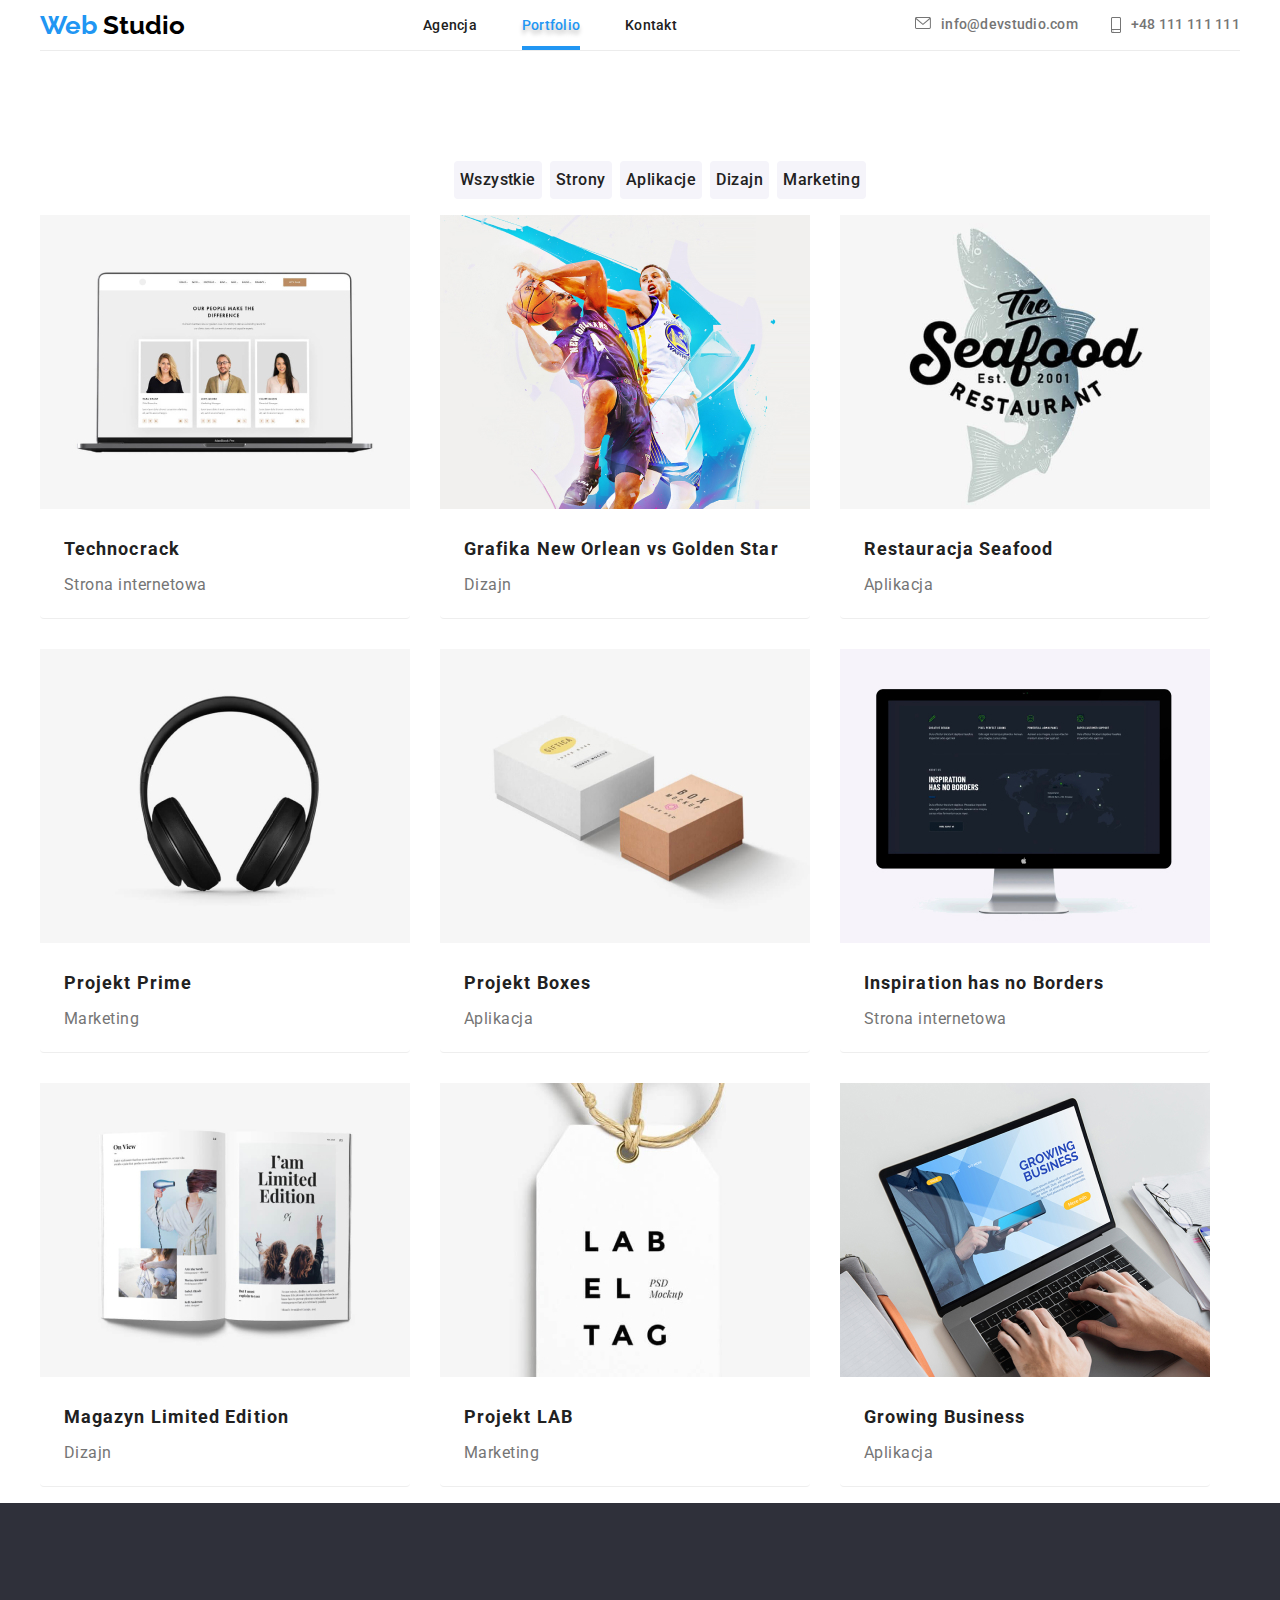
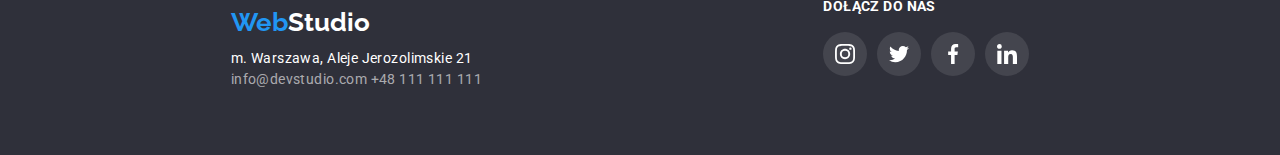
==== portfolio.html @ 2ca97103 "Initial commit" ====
<!DOCTYPE html>
<html lang="en">
  <head>
    <meta charset="UTF-8" />
    <meta name="viewport" content="width=device-width, initial-scale=1.0" />
    <link rel="stylesheet" href="css/modern-normalize.css" />
    <link rel="stylesheet" href="css/styles.css" />
    <link
      href="https://fonts.googleapis.com/css2?family=Raleway:wght@700&family=Roboto:wght@400;500;700;900&display=swap"
      rel="stylesheet"
    />
    <title>Portfolio - WebStudio</title>
  </head>
  <body class="body">
    <header class="header-bar container">
      <a class="name" href="index.html">
        <span class="name-first">Web</span>
        <span class="name-second">Studio</span>
      </a>
      <nav class="navbar">
        <div class="navigation-item">
          <a class="navigation" href="index.html">Agencja</a>
        </div>
        <div class="navigation-item">
          <a class="navigation active" href="portfolio.html">Portfolio</a>
        </div>
        <div class="navigation-item">
          <a class="navigation" href="/kontakt">Kontakt</a>
        </div>
      </nav>
      <div class="contact-box">
        <a class="contact" href="mailto:info@devstudio.com">
          <svg class="contact-box-icon" width="16" height="12">
            <use href="images/icons.svg#icon-envelope"></use>
          </svg>
          info@devstudio.com
        </a>
        <a class="contact" href="tel:+48111111111">
          <svg class="contact-box-icon" width="10" height="16">
            <use href="images/icons.svg#icon-smartphone"></use>
          </svg>
          +48 111 111 111</a
        >
      </div>
    </header>
    <main class="container">
      <ul class="portfolio-buttons section">
        <li><button class="categories" type="button">Wszystkie</button></li>
        <li><button class="categories" type="button">Strony</button></li>
        <li><button class="categories" type="button">Aplikacje</button></li>
        <li><button class="categories" type="button">Dizajn</button></li>
        <li><button class="categories" type="button">Marketing</button></li>
      </ul>
      <ul class="projects section">
        <li class="project-item">
          <div class="project-image">
            <img
              src="images/portfolio1.jpg"
              alt="Laptop z otwartą stroną internetową"
              height="294"
              width="370"
            />
            <p class="project-description">
              Technocrack jest popularną platformą wykorzystywaną do
              rozpowszechniania koronawirusa. Firmy wykorzystują tę platformę do
              celów szpiegowskich i ataków na niezabezpieczone serwery
              konkurencji
            </p>
          </div>
          <span class="project-name">Technocrack </span>
          <span class="project-category">Strona internetowa</span>
        </li>
        <li class="project-item">
          <div class="project-image">
            <img
              src="images/portfolio2.jpg"
              alt="Dwóch koszykarzy podczas gry"
              height="294"
              width="370"
            />
            <p class="project-description">
              Lorem ipsum, dolor sit amet consectetur adipisicing elit. Sed eum,
              quam expedita necessitatibus eius unde repellat debitis
              repudiandae iste sit maxime inventore veritatis reiciendis facere
              sunt, distinctio itaque quaerat magnam.
            </p>
          </div>
          <span class="project-name">Grafika New Orlean vs Golden Star </span>
          <span class="project-category">Dizajn</span>
        </li>
        <li class="project-item">
          <div class="project-image">
            <img
              src="images/portfolio3.jpg"
              alt="Tekst 'The Seafood Restaurant' z rybą w tle"
              height="294"
              width="370"
            />
            <p class="project-description">
              Lorem ipsum dolor sit amet consectetur adipisicing elit. Quidem
              itaque atque, recusandae harum nisi unde similique error
              consectetur vitae, saepe praesentium officiis eius esse dolore
              perspiciatis, neque quis nemo! Omnis!
            </p>
          </div>
          <span class="project-name">Restauracja Seafood </span>
          <span class="project-category">Aplikacja</span>
        </li>
        <li class="project-item">
          <div class="project-image">
            <img
              src="images/portfolio4.jpg"
              alt="Słuchawki nauszne"
              height="294"
              width="370"
            />
            <p class="project-description">
              Lorem ipsum dolor sit amet consectetur adipisicing elit. Animi
              saepe quidem ad recusandae voluptate perferendis veniam optio sit
              alias atque! Error, ipsa doloribus fuga sed officia quae corporis
              deleniti eos?
            </p>
          </div>
          <span class="project-name">Projekt Prime </span>
          <span class="project-category">Marketing</span>
        </li>
        <li class="project-item">
          <div class="project-image">
            <img
              src="images/portfolio5.jpg"
              alt="Dwa pudełka - beżowe i białe"
              height="294"
              width="370"
            />
            <p class="project-description">
              Lorem ipsum dolor sit amet consectetur adipisicing elit. Odio
              cupiditate, nam rerum a necessitatibus praesentium blanditiis
              ratione. Dignissimos sit vel ipsam explicabo sequi neque,
              provident alias, deserunt labore ipsum laudantium!
            </p>
          </div>
          <span class="project-name">Projekt Boxes </span>
          <span class="project-category">Aplikacja</span>
        </li>
        <li class="project-item">
          <div class="project-image">
            <img
              src="images/portfolio6.jpg"
              alt="Monitor komputera z otwartą stroną internetową"
              height="294"
              width="370"
            />
            <p class="project-description">
              Lorem ipsum dolor, sit amet consectetur adipisicing elit. Libero
              amet voluptatum quae non impedit facere! Adipisci dolor est
              nesciunt animi neque eum ipsam veritatis ad! Ad beatae quos quis
              optio?
            </p>
          </div>
          <span class="project-name">Inspiration has no Borders </span>
          <span class="project-category">Strona internetowa</span>
        </li>
        <li class="project-item">
          <div class="project-image">
            <img
              src="images/portfolio7.jpg"
              alt="Otwarty album z grafiką"
              height="294"
              width="370"
            />
            <p class="project-description">
              Lorem ipsum dolor sit amet consectetur, adipisicing elit.
              Recusandae error optio quam alias est adipisci illum? Id
              consequuntur quis laudantium omnis! Voluptatibus saepe voluptatum
              id nihil, veritatis illo alias nobis.
            </p>
          </div>
          <span class="project-name">Magazyn Limited Edition </span>
          <span class="project-category">Dizajn</span>
        </li>
        <li class="project-item">
          <div class="project-image">
            <img
              src="images/portfolio8.jpg"
              alt="Papierowa zawieszka z napisem 'Label tag'"
              height="294"
              width="370"
            />
            <p class="project-description">
              Lorem ipsum dolor, sit amet consectetur adipisicing elit. Laborum
              tenetur quibusdam id repudiandae, voluptatibus accusamus aperiam,
              deleniti ea est porro similique ad atque distinctio odio
              consequatur dolore accusantium. Error, vero?
            </p>
          </div>
          <span class="project-name">Projekt LAB </span>
          <span class="project-category">Marketing</span>
        </li>
        <li class="project-item">
          <div class="project-image">
            <img
              src="images/portfolio9.jpg"
              alt="Człowiek piszący na komputerze"
              height="294"
              width="370"
            />
            <p class="project-description">
              Lorem ipsum dolor sit amet consectetur adipisicing elit.
              Consequuntur, explicabo! Voluptatem vitae illo ea, vel ut, facilis
              unde sit blanditiis et voluptas fugiat beatae voluptatum culpa
              ipsa repellat ducimus id.
            </p>
          </div>
          <span class="project-name">Growing Business </span>
          <span class="project-category">Aplikacja</span>
        </li>
      </ul>
    </main>
    <footer class="footer section">
      <div class="footer-box container">
        <div class="footer-box-address">
          <span class="footer-name-first">Web</span
          ><span class="footer-name-second">Studio</span>
          <address>
            <span class="footer-address"
              >m. Warszawa, Aleje Jerozolimskie 21</span
            >
            <span class="footer-contact"
              >info@devstudio.com +48 111 111 111</span
            >
          </address>
        </div>
        <div class="footer-box-joinus">
          <span class="footer-joinus-title">Dołącz do nas</span>
          <ul class="footer-joinus-list">
            <li class="footer-joinus-icon">
              <circle>
                <svg width="20" height="20">
                  <use href="images/icons.svg#icon-instagram"></use>
                </svg>
              </circle>
            </li>
            <li class="footer-joinus-icon">
              <circle>
                <svg width="20" height="20">
                  <use href="images/icons.svg#icon-twitter"></use>
                </svg>
              </circle>
            </li>
            <li class="footer-joinus-icon">
              <circle>
                <svg width="20" height="20">
                  <use href="images/icons.svg#icon-facebook"></use>
                </svg>
              </circle>
            </li>
            <li class="footer-joinus-icon">
              <circle>
                <svg width="20" height="20">
                  <use href="images/icons.svg#icon-linkedin"></use>
                </svg>
              </circle>
            </li>
          </ul>
        </div>
      </div>
    </footer>
  </body>
</html>
---- css/styles.css ----
:root {
  --main-color: #2196f3;
  --text-primary-color: #212121;
  --text-secondary-color: #757575;
  --background-primary-color: white;
  --background-secondary-color: #f5f4fa;
  --background-header-color: rgba(47, 48, 58, 0.4);
  --background-footer-color: #2f303a;
  --icon-color-primary: #afb1b8;
  --rect-fill: #f5f4fa;
  --title-white: white;
  --title-black: black;
  --border-color: #eeeeee;
}

.body {
  background-color: var(--background-primary-color);
  font-family: "Roboto", sans-serif;
}

.container {
  width: 1200px;
  margin: auto;
}

.section {
  padding-top: 94px;
}

.header-bar {
  display: flex;
  justify-content: space-evenly;
  align-items: center;
  border-bottom-width: 1px;
  border-bottom-style: solid;
  border-bottom-color: #ececec;
}

.navbar {
  display: inline-flex;
  min-width: 254px;
  justify-content: space-between;
  margin-left: auto;
  margin-right: auto;
}

.name {
  font-family: "Raleway";
  font-weight: 700;
  font-size: 26px;
  line-height: 1.938;
  text-decoration: none;
}

.name-first {
  color: var(--main-color);
}

.name-second {
  color: var(--title-black);
}

.navigation {
  color: var(--text-primary-color);
  font-weight: 500;
  font-size: 14px;
  line-height: 1;
  letter-spacing: 0.02em;
  text-decoration: none;
  transition-property: text-shadow border;
  transition-duration: 250ms;
  transition-timing-function: cubic-bezier(0.4, 0, 0.2, 1);
  transition-delay: 0;
  position: relative;
  padding-bottom: 13px;
}

.navigation-item {
  position: relative;
  transition-property: border-bottom;
  transition-duration: 250ms;
  transition-timing-function: cubic-bezier(0.4, 0, 0.2, 1);
  transition-delay: 0;
}

.navigation-item:hover .navigation {
  color: var(--main-color);
  text-shadow: 0px 4px 4px rgba(0, 0, 0, 0.25);
  border-bottom-color: #2196f3;
  border-bottom-width: 4px;
  border-bottom-style: solid;
}

.active {
  color: var(--main-color);
  text-shadow: 0px 4px 4px rgba(0, 0, 0, 0.25);
  border-bottom-color: #2196f3;
  border-bottom-width: 4px;
  border-bottom-style: solid;
}

.contact-box {
  justify-content: space-between;
  display: inline-flex;
  width: 325px;
}

.contact {
  color: var(--text-secondary-color);
  font-weight: 500;
  font-size: 14px;
  line-height: 1;
  letter-spacing: 0.02em;
  text-decoration: none;
  display: inline-flex;
  transition-property: color;
  transition-duration: 250ms;
  transition-timing-function: cubic-bezier(0.4, 0, 0.2, 1);
  transition-delay: 0;
}

.contact-box-icon {
  margin-right: 10px;
  fill: var(--text-secondary-color);
  transition-property: fill;
  transition-duration: 250ms;
  transition-timing-function: cubic-bezier(0.4, 0, 0.2, 1);
  transition-delay: 0;
}

.contact-box-icon:hover {
  fill: var(--main-color);
}

.contact:hover {
  color: var(--main-color);
}

.contact:focus {
  color: var(--main-color);
}

.header {
  text-align: center;
  height: 600px;
  color: var(--title-white);
  align-items: center;
  flex-wrap: wrap;
  background-image: url("../images/header.jpg");
  background-repeat: no-repeat;
  background-position: center;
}

.header-text {
  font-weight: 900;
  font-size: 44px;
  line-height: 3.75;
  text-align: center;
  letter-spacing: 0.06em;
  text-transform: uppercase;
}

.header-button {
  background-color: var(--main-color);
  color: var(--title-white);
  height: 50px;
  width: 200px;
  font-weight: 700;
  font-size: 16px;
  line-height: 1.875;
  letter-spacing: 0.06em;
  border-radius: 4px;
  transition-property: color;
  transition-duration: 250ms;
  transition-timing-function: cubic-bezier(0.4, 0, 0.2, 1);
  transition-delay: 0;
}

.header-button:hover {
  cursor: pointer;
  color: var(--title-black);
}

.solutions-icons-list {
  list-style: none;
  display: inline-flex;
  justify-content: space-between;
  width: 1170px;
}

rect {
  border-radius: 4px;
  background-color: var(--rect-fill);
  width: 270px;
  height: 120px;
  display: inline-block;
}

.solutions-icon svg {
  display: block;
  justify-content: center;
  align-items: center;
  margin-left: auto;
  margin-right: auto;
  margin-top: 25px;
  margin-bottom: 25px;
}

.solutions-box {
  list-style: none;
  display: inline-flex;
  justify-content: space-between;
  width: 1170px;
}

.solution {
  width: 270px;
  align-items: center;
}

.solutions-title {
  font-weight: 700;
  font-size: 14px;
  line-height: 1;
  letter-spacing: 0.03em;
  text-transform: uppercase;
  color: var(--text-primary-color);
}

.solutions-item {
  font-size: 14px;
  line-height: 1.5;
  letter-spacing: 0.03em;
  color: var(--text-secondary-color);
}

.whatwedo {
  list-style: none;
  width: 1170px;
  height: 294px;
  display: inline-flex;
  justify-content: space-between;
}

.whatwedo-title {
  font-weight: 700;
  font-size: 36px;
  line-height: 2.625;
  text-align: center;
  letter-spacing: 0.03em;
  color: var(--text-primary-color);
}

.whatwedo-image {
  position: relative;
  margin: 0;
  padding-bottom: 0;
}

.whatwedo-label {
  position: absolute;
  background-color: rgba(47, 48, 58, 0.8);
  margin: 0;
  bottom: 0;
  left: 0;
  right: 0;
  height: 70px;
  display: inline-flex;
  align-items: center;
  justify-content: center;
  font-weight: 700;
  font-size: 14px;
  line-height: 1;
  text-align: center;
  letter-spacing: 0.03em;
  text-transform: uppercase;
  color: var(--title-white);
}

.team {
  background-color: var(--background-secondary-color);
}

.team-list {
  list-style: none;
  display: inline-flex;
  width: 1170px;
  justify-content: space-between;
}

.team-list-item {
  max-width: 270px;
  border-color: var(--border-color);
  border-width: 1px;
  border-style: solid;
  border-radius: 4px;
  background-color: white;
  box-shadow: 0px 1px 3px rgba(0, 0, 0, 0.12), 0px 1px 1px rgba(0, 0, 0, 0.14),
    0px 2px 1px rgba(0, 0, 0, 0.2);
  overflow: hidden;
}

.team-title {
  font-weight: 700;
  font-size: 36px;
  line-height: 2.625;
  text-align: center;
  letter-spacing: 0.03em;
  color: var(--text-primary-color);
  display: block;
}

.team-name {
  font-weight: 500;
  font-size: 16px;
  line-height: 1.188;
  text-align: center;
  letter-spacing: 0.03em;
  color: var(--text-primary-color);
  display: block;
}

.team-position {
  font-size: 16px;
  line-height: 1.188;
  text-align: center;
  letter-spacing: 0.03em;
  color: var(--text-secondary-color);
  display: block;
}

.team-contact-list {
  list-style: none;
  display: inline-flex;
  justify-content: space-between;
  width: 206px;
}

.team-contact-icon svg {
  display: block;
  justify-content: center;
  align-items: center;
  margin: 12px 12px 12px 12px;
  fill: var(--icon-color-primary);
  transition-property: fill;
  transition-duration: 250ms;
  transition-timing-function: cubic-bezier(0.4, 0, 0.2, 1);
  transition-delay: 0;
}

.team-contact-icon:hover svg {
  fill: white;
}

.team-contact-icon circle {
  border-radius: 50px;
  width: 44px;
  height: 44px;
  display: inline-block;
  transition-property: background-color;
  transition-duration: 250ms;
  transition-timing-function: cubic-bezier(0.4, 0, 0.2, 1);
  transition-delay: 0;
}

.team-contact-icon:hover circle {
  cursor: pointer;
  background-color: var(--main-color);
}

.clients-title {
  font-weight: 700;
  font-size: 36px;
  line-height: 2.625;
  text-align: center;
  letter-spacing: 0.03em;
  color: var(--text-primary-color);
  display: block;
}

.clients-list {
  list-style: none;
  display: inline-flex;
  width: 1170px;
  justify-content: space-between;
}

.clients-list-item {
  border-color: var(--icon-color-primary);
  border-width: 1px;
  border-radius: 4px;
  border-style: solid;
  height: 92px;
  width: 170px;
  display: inline-flex;
  justify-content: center;
  align-items: center;
  fill: var(--icon-color-primary);
  transition-property: fill, border-color;
  transition-duration: 250ms;
  transition-timing-function: cubic-bezier(0.4, 0, 0.2, 1);
  transition-delay: 0;
}

.clients-list-item:hover {
  cursor: pointer;
  fill: var(--main-color);
  border-color: var(--main-color);
}

.clients-list-item:hover svg {
  cursor: pointer;
  fill: var(--main-color);
}

.portfolio-buttons {
  display: flex;
  list-style: none;
  justify-content: center;
  gap: 8px;
  align-items: center;
}

.categories {
  background-color: var(--background-secondary-color);
  color: var(--text-primary-color);
  font-weight: 500;
  font-size: 16px;
  line-height: 1.625;
  text-align: center;
  letter-spacing: 0.03em;
  height: 38px;
  border: none;
  border-radius: 4px;
  transition-property: background-color, color, box-shadow;
  transition-duration: 250ms;
  transition-timing-function: cubic-bezier(0.4, 0, 0.2, 1);
  transition-delay: 0;
}

.categories:hover {
  background-color: var(--main-color);
  color: var(--title-white);
  cursor: pointer;
  box-shadow: 0px 3px 1px rgba(0, 0, 0, 0.1), 0px 1px 2px rgba(0, 0, 0, 0.08),
    0px 2px 2px rgba(0, 0, 0, 0.12);
}

.categories:active {
  background-color: var(--main-color);
  color: var(--title-white);
}

.projects {
  list-style: none;
  display: flex;
  flex-wrap: wrap;
  gap: 30px;
  flex-basis: calc((100% - 60px) / 3);
  padding: 0;
}

.project-item {
  border-bottom-color: var(--border-color);
  border-bottom-style: solid;
  border-bottom-width: 1px;
  flex-basis: auto;
  position: relative;
  max-width: 370px;
  max-height: 404px;
  border-radius: 4px;
  transition-property: box-shadow;
  transition-duration: 250ms;
  transition-timing-function: cubic-bezier(0.4, 0, 0.2, 1);
  transition-delay: 0;
  z-index: 1;
}

.project-item:hover {
  box-shadow: 0px 1px 1px rgba(0, 0, 0, 0.12), 0px 4px 4px rgba(0, 0, 0, 0.06),
    1px 4px 6px rgba(0, 0, 0, 0.16);
  cursor: pointer;
}

.project-image {
  position: relative;
  margin: 0;
  top: 0;
  left: 0;
  padding: 0;
  max-height: 294px;
  z-index: 2;
  overflow: hidden;
  transition-property: transform;
  transition-duration: 250ms;
  transition-timing-function: cubic-bezier(0.4, 0, 0.2, 1);
  transition-delay: 0;
}

.project-description {
  height: 294px;
  width: 370px;
  position: absolute;
  margin: 0;
  top: 294px;
  bottom: 0;
  display: flex;
  padding-left: 25px;
  padding-right: 25px;
  align-items: center;
  font-weight: 400;
  font-size: 18px;
  line-height: 28px;
  letter-spacing: 0.03em;
  color: rgba(255, 255, 255, 1);
  background: rgba(33, 150, 243, 0.9);
  opacity: 0;
  z-index: -1;
  transition-property: transform, opacity, z-index;
  transition-duration: 250ms;
  transition-timing-function: cubic-bezier(0.4, 0, 0.2, 1);
  transition-delay: 0;
}

.project-item:hover .project-description {
  transform: translateY(-294px);
  opacity: 100;
  z-index: 3;
}

.project-name {
  font-weight: 700;
  font-size: 18px;
  line-height: 2.25;
  letter-spacing: 0.06em;
  color: var(--text-primary-color);
  display: block;
  margin-left: 24px;
  margin-top: 20px;
}

.project-category {
  font-size: 16px;
  line-height: 1.875;
  letter-spacing: 0.03em;
  color: var(--text-secondary-color);
  display: block;
  margin-left: 24px;
  margin-bottom: 20px;
}

.footer {
  background-color: var(--background-footer-color);
  height: 252px;
}

.footer-box {
  padding-left: 60px;
  display: inline-flex;
  justify-content: space-around;
  align-items: flex-start;
}

.footer-name-first {
  color: var(--main-color);
  font-family: "Raleway";
  font-weight: 700;
  font-size: 26px;
  line-height: 1.938;
  text-decoration: none;
}

.footer-name-second {
  color: var(--title-white);
  font-family: "Raleway";
  font-weight: 700;
  font-size: 26px;
  line-height: 1.938;
  text-decoration: none;
}

.footer-address {
  font-style: normal;
  font-size: 14px;
  line-height: 1.5;
  letter-spacing: 0.03em;
  color: var(--title-white);
  display: block;
}

.footer-contact {
  font-style: normal;
  font-size: 14px;
  line-height: 1.5;
  letter-spacing: 0.03em;
  color: rgba(255, 255, 255, 0.6);
  display: block;
  transition-property: color;
  transition-duration: 250ms;
  transition-timing-function: cubic-bezier(0.4, 0, 0.2, 1);
  transition-delay: 0;
}

.footer-contact:hover {
  color: var(--main-color);
  cursor: pointer;
}

.footer-contact:focus {
  color: var(--main-color);
}

.footer-box-joinus {
  display: block;
  width: 206px;
}

.footer-joinus-title {
  color: var(--title-white);
  font-size: 14px;
  font-weight: 700;
  line-height: 16px;
  letter-spacing: 0.03em;
  text-transform: uppercase;
}

.footer-joinus-list {
  list-style: none;
  display: inline-flex;
  justify-content: space-between;
  width: 206px;
  padding-left: 0;
}

.footer-joinus-icon {
  fill: var(--title-white);
}

.footer-joinus-icon svg {
  margin: 12px 12px 12px 12px;
}

.footer-joinus-icon circle {
  border-radius: 50px;
  width: 44px;
  height: 44px;
  display: inline-block;
  background-color: rgba(255, 255, 255, 0.1);
  transition-property: background-color;
  transition-duration: 250ms;
  transition-timing-function: cubic-bezier(0.4, 0, 0.2, 1);
  transition-delay: 0;
}

.footer-joinus-icon:hover circle {
  cursor: pointer;
  background-color: var(--main-color);
}

.backdrop {
  position: fixed;
  top: 0;
  left: 0;
  width: 100%;
  height: 100%;
  background-color: rgba(0, 0, 0, 0.1);
  transition-property: opacity, visibility;
  transition-duration: 250ms;
  transition-timing-function: cubic-bezier(0.4, 0, 0.2, 1);
  transition-delay: 0;
}

.modal {
  position: absolute;
  top: 50%;
  left: 50%;
  transform: translate(-50%, -50%);
  width: 528px;
  height: 581px;
  background-color: var(--background-primary-color);
}

.close-button {
  position: absolute;
  top: 8px;
  right: 8px;
  width: 30px;
  height: 30px;
  background-color: var(--background-primary-color);
  border: 1px;
  border-radius: 50%;
  border-color: var(--border-color);
  cursor: pointer;
}

.is-hidden {
  opacity: 0;
  visibility: hidden;
  pointer-events: none;
}
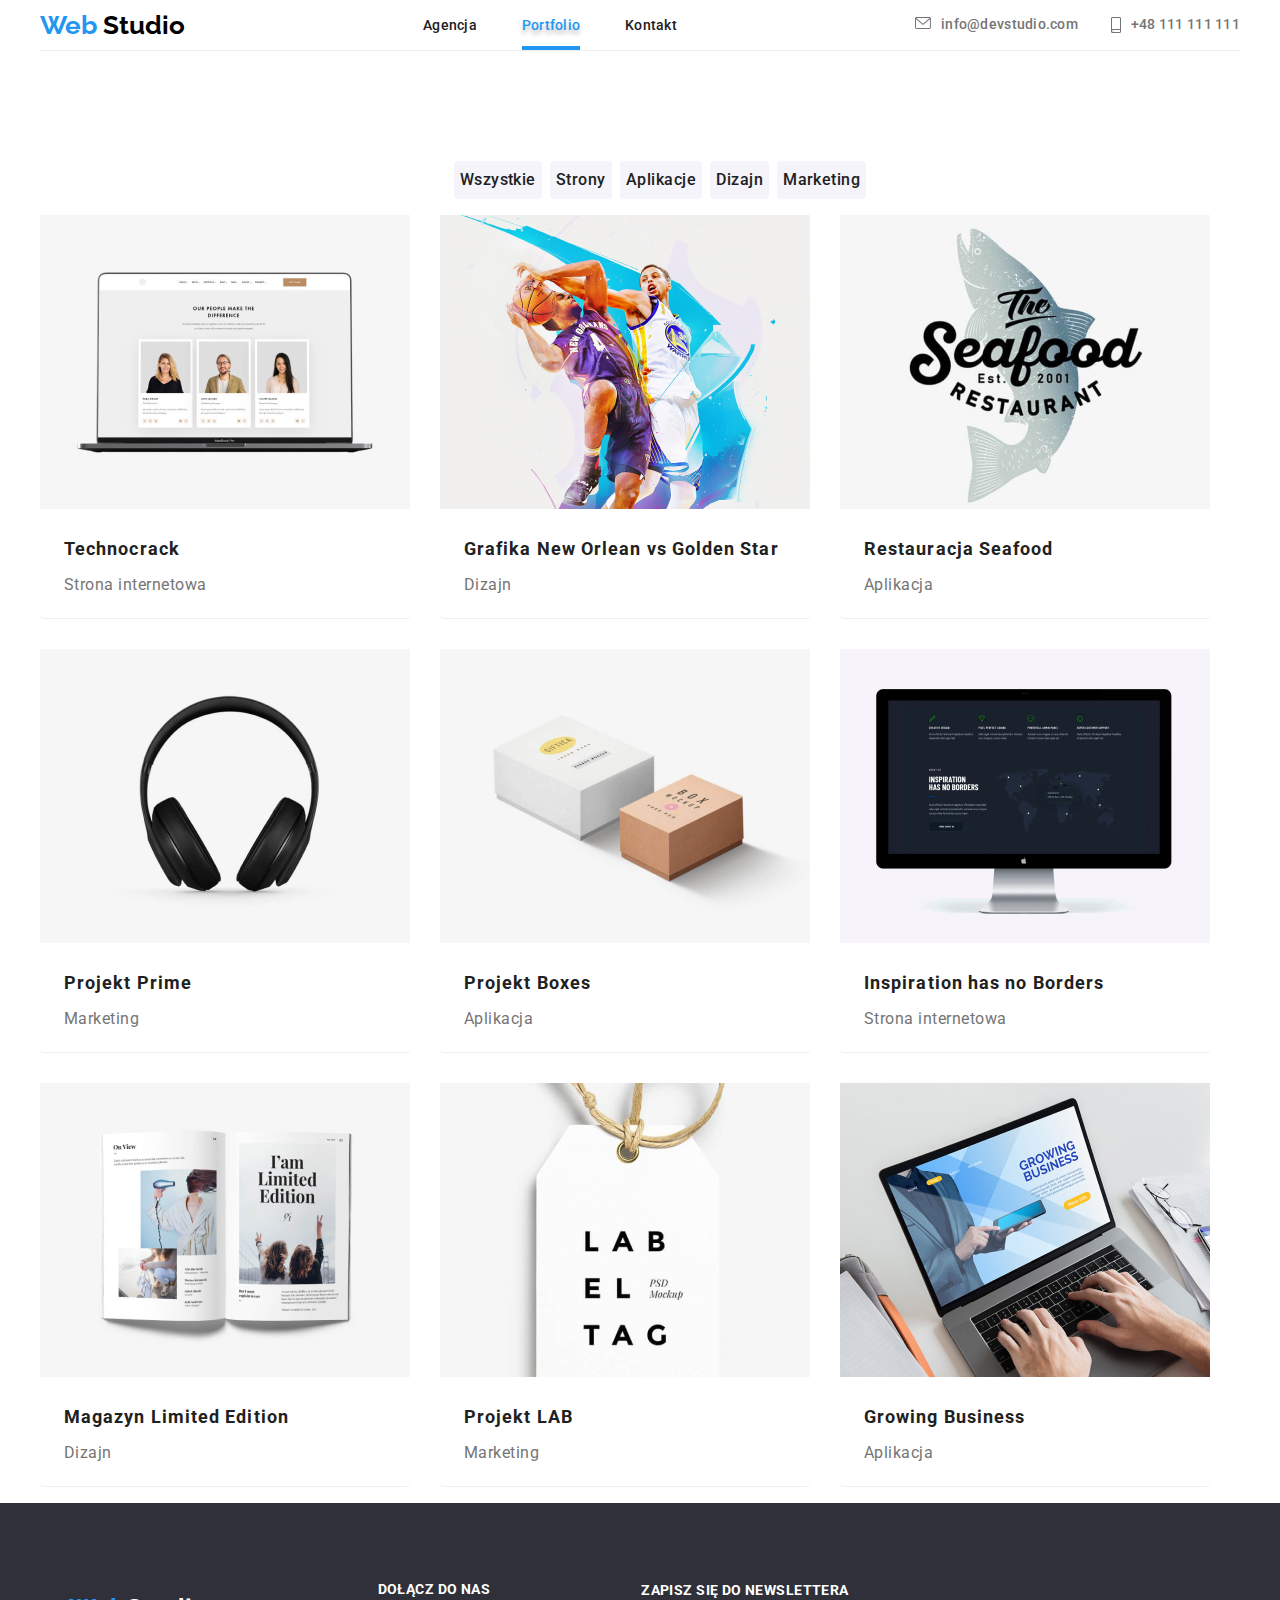
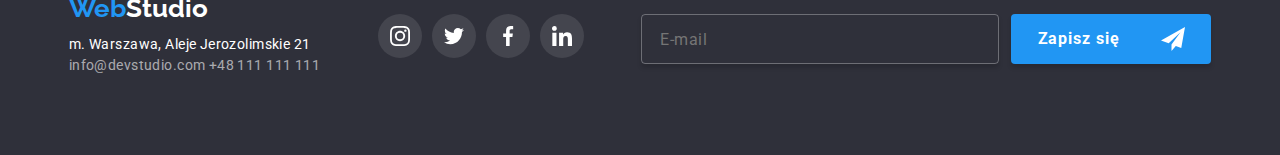
==== commit 1e426ad3: "Added CSS to modal form checkbox" ====
--- a/portfolio.html
+++ b/portfolio.html
@@ -263,6 +263,28 @@
             </li>
           </ul>
         </div>
+        <div class="footer-box-newsletter">
+          <span class="footer-newsletter-title">
+            Zapisz się do newslettera
+          </span>
+          <form>
+            <label>
+              <rect class="rect-newsletter">
+                <input
+                  type="email"
+                  name="newsletter-email"
+                  placeholder="E-mail"
+                />
+              </rect>
+            </label>
+            <button class="button-newsletter" type="submit">
+              <span>Zapisz się</span>
+              <svg width="24" height="24">
+                <use href="images/icons.svg#icon-newsletter-send"></use>
+              </svg>
+            </button>
+          </form>
+        </div>
       </div>
     </footer>
   </body>
--- a/css/styles.css
+++ b/css/styles.css
@@ -170,6 +170,7 @@
   line-height: 1.875;
   letter-spacing: 0.06em;
   border-radius: 4px;
+  border: none;
   transition-property: color;
   transition-duration: 250ms;
   transition-timing-function: cubic-bezier(0.4, 0, 0.2, 1);
@@ -188,7 +189,7 @@
   width: 1170px;
 }
 
-rect {
+.solutions-icons-list rect {
   border-radius: 4px;
   background-color: var(--rect-fill);
   width: 270px;
@@ -552,13 +553,14 @@
 .footer {
   background-color: var(--background-footer-color);
   height: 252px;
+  display: flex;
+  padding-top: 0;
 }
 
 .footer-box {
-  padding-left: 60px;
   display: inline-flex;
   justify-content: space-around;
-  align-items: flex-start;
+  align-items: center;
 }
 
 .footer-name-first {
@@ -655,6 +657,74 @@
 .footer-joinus-icon:hover circle {
   cursor: pointer;
   background-color: var(--main-color);
+}
+
+.footer-box-newsletter {
+  display: block;
+  width: 570px;
+}
+
+.footer-box-newsletter form {
+  display: flex;
+  justify-content: space-between;
+  align-items: center;
+  margin-top: 16px;
+  margin-bottom: 12px;
+}
+
+.footer-newsletter-title {
+  display: block;
+  color: var(--title-white);
+  font-size: 14px;
+  font-weight: 700;
+  line-height: 16px;
+  letter-spacing: 0.03em;
+  text-transform: uppercase;
+}
+
+.rect-newsletter {
+  display: block;
+  width: 358px;
+  height: 50px;
+  border: solid;
+  border-width: 1px;
+  border-color: rgba(255, 255, 255, 0.3);
+  border-radius: 4px;
+  box-shadow: 0px 4px 4px rgba(0, 0, 0, 0.15);
+}
+
+.rect-newsletter input {
+  background: transparent;
+  border: none;
+  font-style: normal;
+  font-weight: 400;
+  font-size: 16px;
+  line-height: 20px;
+  display: flex;
+  margin-left: 16px;
+  margin-top: 14px;
+  align-items: center;
+  letter-spacing: 0.03em;
+  color: rgba(255, 255, 255, 0.6);
+}
+
+.button-newsletter {
+  width: 200px;
+  height: 50px;
+  display: inline-flex;
+  background-color: var(--main-color);
+  font-style: normal;
+  font-weight: 700;
+  font-size: 16px;
+  line-height: 30px;
+  align-items: center;
+  justify-content: space-around;
+  letter-spacing: 0.06em;
+  color: var(--title-white);
+  border: none;
+  border-radius: 4px;
+  box-shadow: 0px 4px 4px rgba(0, 0, 0, 0.15);
+  cursor: pointer;
 }
 
 .backdrop {
@@ -678,6 +748,11 @@
   width: 528px;
   height: 581px;
   background-color: var(--background-primary-color);
+  display: block;
+  padding: 40px;
+  box-shadow: 0px 1px 3px rgba(0, 0, 0, 0.12), 0px 1px 1px rgba(0, 0, 0, 0.14),
+    0px 2px 1px rgba(0, 0, 0, 0.2);
+  border-radius: 4px;
 }
 
 .close-button {
@@ -698,3 +773,188 @@
   visibility: hidden;
   pointer-events: none;
 }
+
+.modal-title {
+  display: block;
+  font-style: normal;
+  font-weight: 700;
+  font-size: 20px;
+  line-height: 1.438;
+  text-align: center;
+  letter-spacing: 0.03em;
+  color: var(--text-primary-color);
+  margin-bottom: 12px;
+}
+
+.modal-form {
+  height: 342px;
+  width: 448px;
+  align-content: space-around;
+  display: block;
+  justify-content: flex-start;
+}
+
+.modal-form > label {
+  display: block;
+  margin-bottom: 10px;
+  margin-top: 10px;
+}
+
+.modal-typein {
+  border: none;
+  width: 390px;
+}
+
+.modal-form textarea {
+  border: none;
+}
+
+.rect-svg {
+  display: inline-flex;
+  justify-content: flex-start;
+  align-items: center;
+  height: 40px;
+  width: 448px;
+  border-radius: 4px;
+  border-width: 1px;
+  border: solid;
+  border-color: rgba(33, 33, 33, 0.2);
+  transition-property: fill border-color;
+  transition-duration: 250ms;
+  transition-timing-function: cubic-bezier(0.4, 0, 0.2, 1);
+  transition-delay: 0;
+}
+
+.modal-form label:focus-within {
+  fill: var(--main-color);
+}
+
+.modal-form label:focus-within rect {
+  border-color: var(--main-color);
+}
+
+.form-icon {
+  margin-left: 12px;
+  margin-right: 12px;
+}
+
+.rect-message {
+  display: inline-flex;
+  width: 448px;
+  height: 120px;
+  border-radius: 4px;
+  border-width: 1px;
+  border: solid;
+  border-color: rgba(33, 33, 33, 0.2);
+  transition-property: border-color;
+  transition-duration: 250ms;
+  transition-timing-function: cubic-bezier(0.4, 0, 0.2, 1);
+  transition-delay: 0;
+}
+
+.rect-message textarea {
+  display: block;
+  font-style: normal;
+  font-weight: 400;
+  font-size: 12px;
+  line-height: 1.438;
+  letter-spacing: 0.01em;
+  width: 420px;
+  height: 90px;
+  margin-left: 12px;
+  margin-top: 12px;
+  resize: none;
+}
+
+.modal-labelname {
+  font-style: normal;
+  font-weight: 400;
+  font-size: 12px;
+  line-height: 0.875;
+  letter-spacing: 0.01em;
+  color: var(--text-secondary-color);
+  display: block;
+  margin-bottom: 4px;
+}
+
+.modal-policy {
+  justify-content: center;
+  display: flex;
+  margin-top: 20px;
+  width: 448px;
+}
+
+.checkbox {
+  display: flex;
+  position: absolute;
+  visibility: hidden;
+}
+
+.policy-checkbox {
+  visibility: hidden;
+  position: absolute;
+  display: flex;
+  height: 16px;
+  width: 16px;
+}
+
+.modal-policy label::before {
+  content: "";
+  display: inline-block;
+  height: 16px;
+  width: 16px;
+  border-width: 1px;
+  border: solid;
+  border-color: black;
+  border-radius: 2px;
+  margin-right: -20px;
+}
+
+.policy-icon {
+  position: relative;
+  width: 16px;
+  height: 15px;
+  margin-bottom: 0.5px;
+}
+
+.policy-checkbox:checked ~ .policy-icon {
+  background-color: var(--main-color);
+  visibility: visible;
+}
+
+.policy-text {
+  font-family: "Roboto";
+  font-style: normal;
+  font-weight: 400;
+  font-size: 14px;
+  line-height: 1.5;
+  letter-spacing: 0.03em;
+  color: var(--text-secondary-color);
+  text-shadow: 0px 4px 4px rgba(0, 0, 0, 0.25);
+  display: inline;
+  position: relative;
+}
+
+.modal-form a:visited {
+  color: var(--main-color);
+}
+
+.modal-send {
+  height: 50px;
+  width: 200px;
+  font-style: normal;
+  font-weight: 700;
+  font-size: 16px;
+  line-height: 1.875;
+  letter-spacing: 0.06em;
+  border: none;
+  border-radius: 4px;
+  background-color: var(--main-color);
+  color: var(--title-white);
+  box-shadow: 0px 4px 4px rgba(0, 0, 0, 0.25);
+  display: block;
+  cursor: pointer;
+  margin-left: auto;
+  margin-right: auto;
+  margin-top: 30px;
+}
